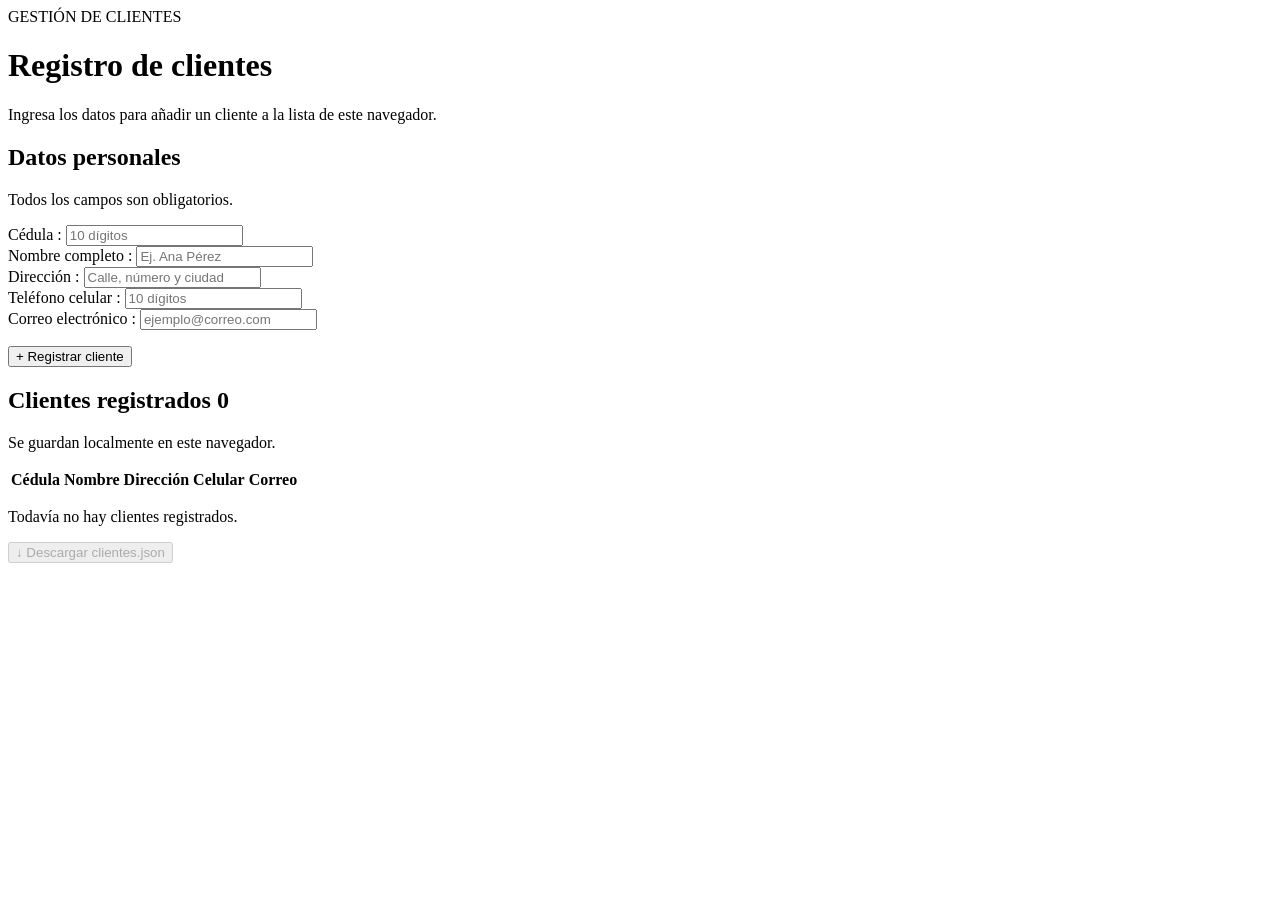
==== taller semana 5/index.html @ 7a4655c3 "Trabajo Taller semana 5" ====
<!DOCTYPE html>
<html lang="es">
<head>
  <meta charset="UTF-8">
  <meta name="viewport" content="width=device-width, initial-scale=1">
  <title>Registro de clientes</title>
  <link rel="stylesheet" href="estilos.css">
  <script src="script.js" defer></script>
</head>
<body>
  <main class="pagina">
    <header class="encabezado">
      <span class="etiqueta">GESTIÓN DE CLIENTES</span>
      <h1>Registro de clientes</h1>
      <p>Ingresa los datos para añadir un cliente a la lista de este navegador.</p>
    </header>

    <section class="tarjeta" aria-labelledby="titulo-formulario">
      <div class="titulo-seccion">
        <div><h2 id="titulo-formulario">Datos personales</h2><p>Todos los campos son obligatorios.</p></div>
      </div>
      <form id="formulario" novalidate>
        <div class="campos">
          <div class="campo"><label for="cedula">Cédula <span>: </span></label><input id="cedula" name="cedula" type="text" inputmode="numeric" maxlength="10" autocomplete="off" placeholder="10 dígitos" required></div>
          <div class="campo"><label for="nombre">Nombre completo <span>: </span></label><input id="nombre" name="nombre" type="text" maxlength="30" autocomplete="name" placeholder="Ej. Ana Pérez" required></div>
          <div class="campo ancho"><label for="direccion">Dirección <span>: </span></label><input id="direccion" name="direccion" type="text" maxlength="50" autocomplete="street-address" placeholder="Calle, número y ciudad" required></div>
          <div class="campo"><label for="telefono">Teléfono celular <span>: </span></label><input id="telefono" name="telefono" type="tel" inputmode="numeric" maxlength="10" autocomplete="tel" placeholder="10 dígitos" required></div>
          <div class="campo"><label for="correo">Correo electrónico <span>: </span></label><input id="correo" name="correo" type="email" autocomplete="email" placeholder="ejemplo@correo.com" required></div>
        </div>
        <p id="mensaje" class="mensaje" role="status" aria-live="polite"></p>
        <button class="boton primario" type="submit">+ Registrar cliente</button>
      </form>
    </section>

    <section class="tarjeta" aria-labelledby="titulo-lista">
      <div class="titulo-seccion lista-titulo">
        <div><h2 id="titulo-lista">Clientes registrados <span id="contador" class="contador">0</span></h2><p>Se guardan localmente en este navegador.</p></div>
      </div>
      <div class="tabla-contenedor">
        <table>
          <thead><tr><th>Cédula</th><th>Nombre</th><th>Dirección</th><th>Celular</th><th>Correo</th></tr></thead>
          <tbody id="lista-clientes"></tbody>
        </table>
        <p id="sin-clientes" class="vacio">Todavía no hay clientes registrados.</p>
      </div>
      <button id="exportar" class="boton secundario" type="button" disabled>↓ Descargar clientes.json</button>
    </section>
  </main>
</body>
</html>
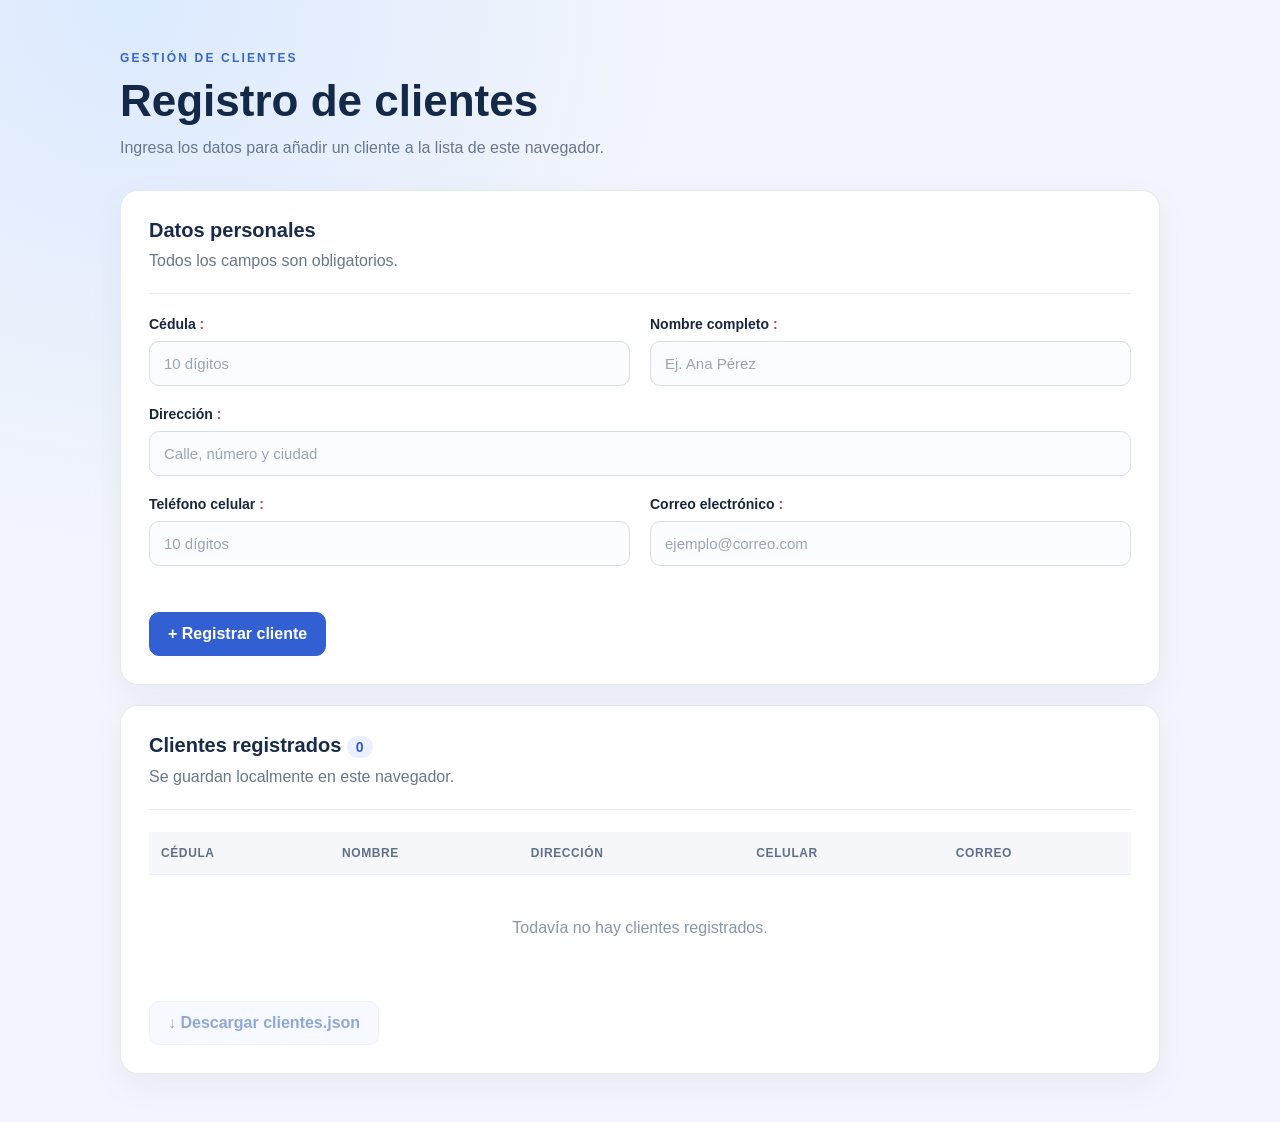
==== commit 8ca794ac: "Update index.html" ====
--- a/taller semana 5/index.html
+++ b/taller semana 5/index.html
@@ -5,6 +5,7 @@
   <meta name="viewport" content="width=device-width, initial-scale=1">
   <title>Registro de clientes</title>
   <link rel="stylesheet" href="estilos.css">
+  <link rel="stylesheet" href="css.css">
   <script src="script.js" defer></script>
 </head>
 <body>
--- a/taller semana 5/css.css
+++ b/taller semana 5/css.css
@@ -0,0 +1,258 @@
+:root {
+  font-family: Inter, Arial, sans-serif;
+  color: #18263e;
+  background: #f2f5fb;
+}
+
+* {
+  box-sizing: border-box;
+}
+
+body {
+  margin: 0;
+  min-height: 100vh;
+  background: radial-gradient(circle at 10% 0%, #dceaff 0, transparent 34%), #f2f5fb;
+}
+
+.pagina {
+  max-width: 1080px;
+  margin: auto;
+  padding: 48px 20px 28px;
+}
+
+.encabezado {
+  margin-bottom: 30px;
+}
+
+.etiqueta {
+  font-size: 12px;
+  font-weight: 800;
+  letter-spacing: 0.18em;
+  color: #3567cc;
+}
+
+h1 {
+  font-size: clamp(30px, 4vw, 44px);
+  margin: 10px 0;
+  color: #142848;
+}
+
+h2 {
+  font-size: 20px;
+  margin: 0;
+  color: #182b49;
+}
+
+p {
+  line-height: 1.5;
+}
+
+.encabezado p,
+.titulo-seccion p {
+  color: #68778d;
+  margin: 7px 0 0;
+}
+
+.tarjeta {
+  background: #fff;
+  border: 1px solid #e3e9f2;
+  border-radius: 18px;
+  padding: 28px;
+  margin: 20px 0;
+  box-shadow: 0 12px 36px #1e33500d;
+}
+
+.titulo-seccion {
+  display: flex;
+  justify-content: space-between;
+  gap: 15px;
+  align-items: flex-start;
+  border-bottom: 1px solid #e9edf4;
+  padding-bottom: 20px;
+  margin-bottom: 22px;
+}
+
+.paso {
+  color: #8b9ab0;
+  font-size: 13px;
+  font-weight: 700;
+  white-space: nowrap;
+}
+
+.campos {
+  display: grid;
+  grid-template-columns: repeat(2, minmax(0, 1fr));
+  gap: 20px;
+}
+
+.campo.ancho {
+  grid-column: 1 / -1;
+}
+
+label {
+  display: block;
+  font-weight: 700;
+  font-size: 14px;
+  margin-bottom: 9px;
+}
+
+label span {
+  color: #d23c54;
+}
+
+input {
+  width: 100%;
+  font: inherit;
+  font-size: 15px;
+  padding: 13px 14px;
+  border: 1px solid #d6deea;
+  border-radius: 10px;
+  background: #fbfcff;
+  color: #18263e;
+  transition: border-color 0.2s, box-shadow 0.2s;
+}
+
+input::placeholder {
+  color: #99a6b7;
+}
+
+input:focus {
+  outline: none;
+  border-color: #4377dc;
+  box-shadow: 0 0 0 4px #4377dc22;
+  background: #fff;
+}
+
+.boton {
+  font: inherit;
+  font-weight: 700;
+  border-radius: 10px;
+  padding: 12px 18px;
+  cursor: pointer;
+  transition: background 0.2s, transform 0.2s;
+}
+
+.boton:hover:not(:disabled) {
+  transform: translateY(-1px);
+}
+
+.primario {
+  margin-top: 8px;
+  background: #325fd1;
+  border: 1px solid #325fd1;
+  color: #fff;
+}
+
+.primario:hover {
+  background: #234bad;
+}
+
+.secundario {
+  margin-top: 20px;
+  background: #eff4ff;
+  color: #2451bb;
+  border: 1px solid #d9e4ff;
+}
+
+.secundario:hover {
+  background: #e2ecff;
+}
+
+.boton:disabled {
+  opacity: 0.5;
+  cursor: not-allowed;
+}
+
+.mensaje {
+  margin: 18px 0 0;
+  font-size: 14px;
+  font-weight: 700;
+  min-height: 20px;
+}
+
+.mensaje.error {
+  color: #b4233d;
+}
+
+.mensaje.exito {
+  color: #137349;
+}
+
+.contador {
+  display: inline-block;
+  background: #eaf0ff;
+  color: #315dcc;
+  border-radius: 20px;
+  padding: 3px 9px;
+  font-size: 14px;
+  vertical-align: middle;
+}
+
+.tabla-contenedor {
+  overflow-x: auto;
+}
+
+table {
+  width: 100%;
+  border-collapse: collapse;
+  min-width: 750px;
+  text-align: left;
+}
+
+th {
+  background: #f5f7fb;
+  color: #607089;
+  font-size: 12px;
+  text-transform: uppercase;
+  letter-spacing: 0.05em;
+}
+
+th,
+td {
+  padding: 14px 12px;
+  border-bottom: 1px solid #edf0f5;
+}
+
+td {
+  font-size: 14px;
+  overflow-wrap: anywhere;
+}
+
+.vacio {
+  text-align: center;
+  color: #8897aa;
+  padding: 25px;
+}
+
+.vacio[hidden] {
+  display: none;
+}
+
+footer {
+  text-align: center;
+  color: #8492a6;
+  font-size: 13px;
+  margin-top: 28px;
+}
+
+@media (max-width: 640px) {
+  .pagina {
+    padding: 30px 14px;
+  }
+
+  .tarjeta {
+    padding: 20px;
+  }
+
+  .campos {
+    grid-template-columns: 1fr;
+  }
+
+  .campo.ancho {
+    grid-column: auto;
+  }
+
+  .primario {
+    width: 100%;
+  }
+}
